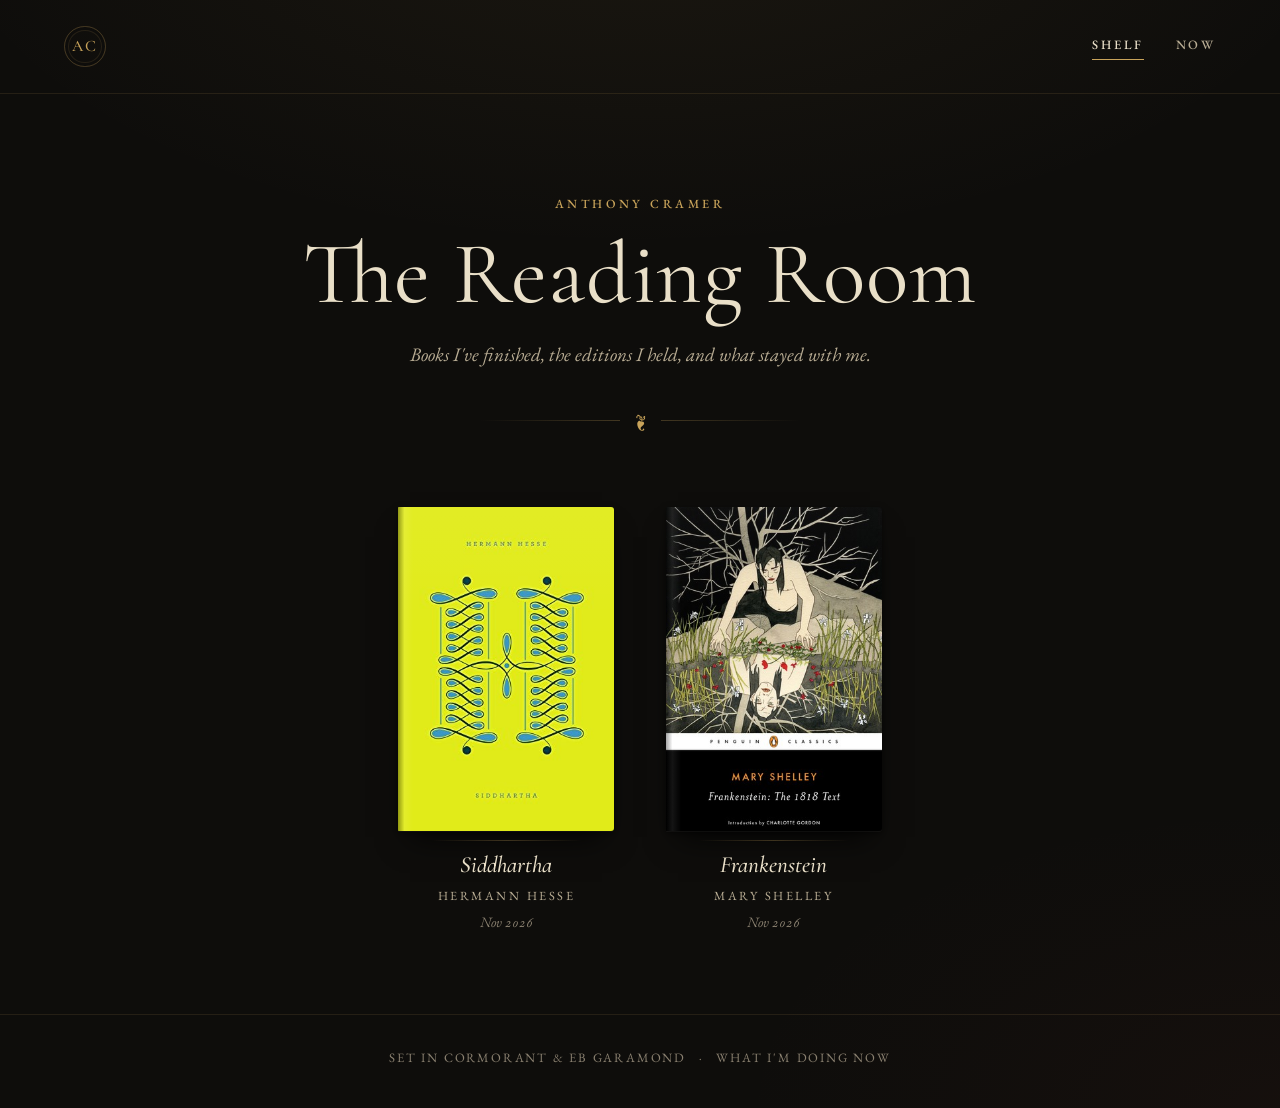
==== index.html @ ed23fe1a "The Reading Room: first version" ====
<!doctype html>
<html lang="en">
<head>
<meta charset="utf-8">
<meta name="viewport" content="width=device-width, initial-scale=1">
<title>Reading · Anthony Cramer</title>
<meta name="description" content="Books Anthony Cramer has read, with notes.">
<link rel="preconnect" href="https://fonts.googleapis.com"><link rel="preconnect" href="https://fonts.gstatic.com" crossorigin>
<link href="https://fonts.googleapis.com/css2?family=Cormorant+Garamond:ital,wght@0,400;0,500;0,600;1,400;1,500&family=EB+Garamond:ital,wght@0,400;0,500;1,400&display=swap" rel="stylesheet">
<link rel="icon" href="favicon.svg" type="image/svg+xml">
<link rel="stylesheet" href="css/style.css">
</head>
<body data-page="shelf">
<header class="masthead">
  <a class="mark" href="index.html" aria-label="Home">AC</a>
  <nav><a href="index.html" aria-current="page">Shelf</a><a href="now.html">Now</a></nav>
</header>
<main class="wrap">
  <section class="intro">
    <p class="eyebrow">Anthony Cramer</p>
    <h1>The Reading Room</h1>
    <p class="lede">Books I've finished, the editions I held, and what stayed with me.</p>
    <div class="flourish" aria-hidden="true"><span></span>&#10086;<span></span></div>
  </section>
  <section id="shelf" class="shelf" aria-label="Bookshelf"></section>
</main>
<footer class="colophon"><span>Set in Cormorant &amp; EB Garamond</span><span>·</span><a href="now.html">What I'm doing now</a></footer>
<script src="js/app.js"></script>
</body>
</html>
---- css/style.css ----
/* The Reading Room: ink, parchment and gilt. */
:root {
  --ink: #0e0d0b;
  --ink-2: #16140f;
  --ink-3: #1e1b15;
  --parchment: #e9dfc8;
  --parchment-dim: #b9ad94;
  --muted: #8a8070;
  --gilt: #c8a35a;
  --gilt-soft: rgba(200, 163, 90, .28);
  --gilt-faint: rgba(200, 163, 90, .12);
  --oxblood: #8e3b2e;
  --display: "Cormorant Garamond", "Cormorant", Garamond, "Times New Roman", serif;
  --text: "EB Garamond", Garamond, Georgia, serif;
  --measure: 38rem;
}
* { box-sizing: border-box; }
html { background: var(--ink); -webkit-text-size-adjust: 100%; }
body {
  margin: 0;
  min-height: 100vh;
  color: var(--parchment);
  font: 400 1.125rem/1.65 var(--text);
  background:
    radial-gradient(1200px 600px at 50% -10%, rgba(200,163,90,.07), transparent 60%),
    radial-gradient(900px 500px at 100% 100%, rgba(142,59,46,.06), transparent 60%),
    var(--ink);
  display: flex; flex-direction: column;
  -webkit-font-smoothing: antialiased;
  font-feature-settings: "liga", "kern", "onum";
}
::selection { background: var(--gilt); color: var(--ink); }
a { color: inherit; text-decoration-color: var(--gilt-soft); text-underline-offset: .18em; transition: color .2s, text-decoration-color .2s; }
a:hover { color: var(--gilt); text-decoration-color: var(--gilt); }
img { display: block; max-width: 100%; }

/* Masthead */
.masthead {
  display: flex; align-items: center; justify-content: space-between;
  padding: 1.6rem clamp(1.25rem, 5vw, 4rem);
  border-bottom: 1px solid var(--gilt-faint);
}
.mark {
  font: 500 1rem/1 var(--display); letter-spacing: .12em; text-decoration: none;
  color: var(--gilt); width: 2.6rem; height: 2.6rem; display: grid; place-items: center;
  border: 1px solid var(--gilt-soft); border-radius: 50%;
  box-shadow: inset 0 0 0 3px var(--ink), inset 0 0 0 4px var(--gilt-faint);
}
nav { display: flex; gap: 2rem; }
nav a {
  font: 500 .8rem/1 var(--text); letter-spacing: .22em; text-transform: uppercase;
  text-decoration: none; color: var(--parchment-dim); padding: .4rem 0; border-bottom: 1px solid transparent;
}
nav a[aria-current="page"] { color: var(--parchment); border-bottom-color: var(--gilt); }

.wrap { width: 100%; max-width: 72rem; margin: 0 auto; padding: 0 clamp(1.25rem, 5vw, 4rem) 5rem; flex: 1; }
.wrap.narrow { max-width: 46rem; }

/* Intro */
.intro { text-align: center; padding: clamp(3rem, 9vw, 6.5rem) 0 clamp(2rem, 5vw, 3.5rem); }
.eyebrow { font: 500 .78rem/1 var(--text); letter-spacing: .28em; text-transform: uppercase; color: var(--gilt); margin: 0 0 1.1rem; }
h1, h2, h3 { font-family: var(--display); font-weight: 500; line-height: 1.05; margin: 0; }
.intro h1 { font-size: clamp(3rem, 8vw, 5.5rem); letter-spacing: .01em; font-weight: 400; }
.lede { font-style: italic; color: var(--parchment-dim); font-size: 1.2rem; margin: 1.2rem auto 0; max-width: 32rem; }
.flourish { display: flex; align-items: center; justify-content: center; gap: 1rem; color: var(--gilt); font-size: 1.1rem; margin: 2.2rem auto 0; max-width: 20rem; }
.flourish span { flex: 1; height: 1px; background: linear-gradient(90deg, transparent, var(--gilt-soft)); }
.flourish span:last-child { background: linear-gradient(270deg, transparent, var(--gilt-soft)); }

/* Shelf */
.shelf {
  display: grid; grid-template-columns: repeat(auto-fit, minmax(11rem, 13.5rem));
  justify-content: center; gap: 3.5rem clamp(2rem, 4vw, 3.5rem);
  padding-top: 1rem;
}
.volume { text-decoration: none; display: block; animation: rise .8s cubic-bezier(.2,.7,.2,1) both; animation-delay: calc(var(--i) * 90ms); }
.cover {
  display: block; position: relative; aspect-ratio: 2 / 3; overflow: hidden;
  border-radius: 1px 3px 3px 1px;
  box-shadow: 0 1px 0 rgba(255,255,255,.04), 0 18px 30px -12px rgba(0,0,0,.8), 0 2px 6px rgba(0,0,0,.5);
  transition: transform .45s cubic-bezier(.2,.7,.2,1), box-shadow .45s;
}
.cover img { width: 100%; height: 100%; object-fit: cover; }
.cover::after { /* spine crease and sheen */
  content: ""; position: absolute; inset: 0;
  background: linear-gradient(90deg, rgba(0,0,0,.35) 0, rgba(255,255,255,.08) 3%, transparent 7%), linear-gradient(180deg, rgba(255,255,255,.05), transparent 40%);
}
.volume:hover .cover { transform: translateY(-6px); box-shadow: 0 1px 0 rgba(255,255,255,.04), 0 28px 40px -14px rgba(0,0,0,.9), 0 0 0 1px var(--gilt-soft); }
.caption { display: block; text-align: center; padding-top: 1.3rem; position: relative; }
.caption::before { content: ""; position: absolute; top: .55rem; left: 15%; right: 15%; height: 1px; background: linear-gradient(90deg, transparent, var(--gilt-soft), transparent); }
.caption .t { display: block; font: italic 500 1.45rem/1.15 var(--display); color: var(--parchment); }
.caption .a { display: block; font-size: .78rem; letter-spacing: .2em; text-transform: uppercase; color: var(--parchment-dim); margin-top: .45rem; }
.caption .d { display: block; font-size: .9rem; font-style: italic; color: var(--muted); margin-top: .2rem; }
.volume:hover .t { color: var(--gilt); }

@keyframes rise { from { opacity: 0; transform: translateY(14px); } to { opacity: 1; transform: none; } }
@media (prefers-reduced-motion: reduce) { .volume { animation: none; } .cover { transition: none; } }

/* Book page */
.crumb { margin: 2.2rem 0 0; font-size: .8rem; letter-spacing: .2em; text-transform: uppercase; }
.crumb a { text-decoration: none; color: var(--parchment-dim); }
.book { display: grid; grid-template-columns: minmax(14rem, 20rem) minmax(0, var(--measure)); gap: clamp(2.5rem, 6vw, 5.5rem); justify-content: center; padding-top: 2.5rem; }
.plate { position: relative; }
.plate figure { margin: 0; position: sticky; top: 2rem; }
.plate img {
  width: 100%; border-radius: 1px 3px 3px 1px;
  box-shadow: 0 30px 50px -20px rgba(0,0,0,.95), 0 3px 8px rgba(0,0,0,.5);
  outline: 1px solid var(--gilt-faint); outline-offset: 10px;
}
.plate figcaption { text-align: center; font-style: italic; font-size: .9rem; color: var(--muted); margin-top: 1.6rem; }
.title h1 { font-size: clamp(2.8rem, 6vw, 4.4rem); font-weight: 400; }
.title .sub { font: italic 400 1.5rem/1.2 var(--display); color: var(--parchment-dim); margin: .35rem 0 0; }
.title .by { font-size: .85rem; letter-spacing: .24em; text-transform: uppercase; color: var(--gilt); margin: 1.1rem 0 0; }

.facts { display: grid; grid-template-columns: 6rem 1fr; margin: 2.2rem 0 0; border-top: 1px solid var(--gilt-faint); }
.facts dt, .facts dd { padding: .6rem 0; border-bottom: 1px solid var(--gilt-faint); margin: 0; }
.facts dt { font-size: .74rem; letter-spacing: .2em; text-transform: uppercase; color: var(--muted); padding-top: .85rem; }
.facts dd { font-size: 1.05rem; }
.facts dt:empty { border-bottom-color: var(--gilt-faint); }
.facts dd:nth-of-type(2) { font-family: var(--display); font-size: 1.35rem; color: var(--gilt); line-height: 1.3; }

.book .flourish { margin: 2.6rem 0 0; max-width: none; }

.block { margin-top: 3.2rem; }
.block > h2, .related > h2 {
  font-size: .8rem; font-family: var(--text); letter-spacing: .3em; text-transform: uppercase; color: var(--gilt);
  display: flex; align-items: center; gap: 1rem; margin-bottom: 1.6rem;
}
.block > h2::after, .related > h2::after { content: ""; flex: 1; height: 1px; background: var(--gilt-faint); }

/* His notes: a quiet reserved space. */
.notes-empty {
  font: italic 400 1.45rem/1.5 var(--display);
  color: var(--muted);
  margin: 0;
  padding: 2.8rem 1.5rem;
  text-align: center;
  border: 1px solid var(--gilt-faint);
  border-radius: 2px;
}
.note {
  margin: 0;
  padding: 0 0 0 1.5rem;
  border-left: 1px solid var(--gilt-soft);
}
.note + .note { margin-top: 2rem; }
.note time {
  display: block;
  font: normal 400 .74rem/1 var(--text);
  letter-spacing: .16em;
  text-transform: uppercase;
  color: var(--muted);
  margin-bottom: .55rem;
}
.note p {
  margin: 0;
  font: italic 400 1.45rem/1.5 var(--display);
  color: var(--parchment);
}
.prose ul { list-style: none; padding: 0; margin: 0; }
.author-note { margin: 0; color: #ddd2ba; }
.author-note::first-letter { font: 500 3.4rem/.8 var(--display); float: left; color: var(--gilt); padding: .35rem .5rem 0 0; }
.minor { font: 500 .74rem/1 var(--text); letter-spacing: .2em; text-transform: uppercase; color: var(--muted); margin: 1.8rem 0 .6rem; }
.links { margin: 0; padding-left: 1.1rem; }
.small { font-size: .92rem; color: var(--muted); font-style: italic; margin: 1rem 0 0; }

/* Pace chart */
.bars { display: flex; align-items: flex-end; gap: .45rem; height: 10rem; padding-top: 1.4rem; border-bottom: 1px solid var(--gilt-soft); }
.bar { flex: 1; height: 100%; display: flex; flex-direction: column; justify-content: flex-end; align-items: center; position: relative; min-width: 0; }
.bar .fill { width: 100%; max-width: 2.4rem; background: linear-gradient(180deg, rgba(200,163,90,.55), rgba(200,163,90,.18)); border-top: 1px solid var(--gilt); }
.bar.best .fill { background: linear-gradient(180deg, var(--gilt), rgba(200,163,90,.35)); }
.bar .n { font-size: .78rem; color: var(--parchment-dim); margin-bottom: .25rem; }
.bar .day { position: absolute; top: 100%; margin-top: .45rem; font-size: .68rem; letter-spacing: .04em; color: var(--muted); white-space: nowrap; }
.pace .small { margin-top: 2.4rem; }

/* Related reading */
.related { margin: 5rem auto 0; max-width: calc(20rem + var(--measure) + 5.5rem); }
.cards { display: grid; grid-template-columns: repeat(auto-fill, minmax(15.5rem, 1fr)); gap: 1rem; }
.card {
  display: flex; gap: 1rem; padding: .9rem; text-decoration: none;
  background: linear-gradient(180deg, var(--ink-2), var(--ink)); border: 1px solid var(--gilt-faint); border-radius: 3px;
  transition: border-color .25s, transform .25s, background .25s;
}
.card:hover { border-color: var(--gilt-soft); transform: translateY(-2px); color: inherit; }
.card.on-shelf { border-color: var(--gilt-soft); background: linear-gradient(180deg, #221d13, var(--ink-2)); }
.card .thumb { flex: 0 0 3.6rem; aspect-ratio: 2/3; background: var(--ink-3); overflow: hidden; border-radius: 1px; box-shadow: 0 6px 12px -6px #000; }
.card .thumb img { width: 100%; height: 100%; object-fit: cover; }
.card.off-shelf .thumb img { filter: saturate(.55) brightness(.85); }
.card .meta { display: flex; flex-direction: column; min-width: 0; }
.card .tag { font-size: .66rem; letter-spacing: .2em; text-transform: uppercase; color: var(--muted); }
.card.on-shelf .tag { color: var(--gilt); }
.card .t { font: italic 500 1.2rem/1.15 var(--display); margin-top: .3rem; color: var(--parchment); }
.card .a { font-size: .85rem; color: var(--parchment-dim); }
.card .why { font-size: .88rem; color: var(--muted); margin-top: .35rem; line-height: 1.4; }
.legend { display: flex; align-items: center; gap: .5rem 1.6rem; flex-wrap: wrap; font-style: normal; font-size: .8rem; margin-top: 1.2rem; }
.legend span { display: inline-flex; align-items: center; gap: .5rem; }
.key { display: inline-block; width: .8rem; height: .8rem; border: 1px solid var(--gilt-soft); border-radius: 2px; }
.key.on { background: #3a3020; border-color: var(--gilt); }

/* Now */
.prose p { margin: 0 0 1.5rem; font-size: 1.2rem; color: #ddd2ba; }
.prose strong { font: 500 .78rem/1 var(--text); letter-spacing: .22em; text-transform: uppercase; color: var(--gilt); margin-right: .5rem; }
.prose em { color: var(--parchment); }
.prose h2 { font-size: 1.8rem; margin: 2.5rem 0 1rem; font-style: italic; }
.prose li { margin: .5rem 0; padding-left: 1.4rem; position: relative; }
.prose li::before { content: "❧"; position: absolute; left: 0; color: var(--gilt); }
.aside { margin-top: 3rem; padding-top: 1.5rem; border-top: 1px solid var(--gilt-faint); font-style: italic; color: var(--muted); font-size: 1rem; text-align: center; }
.error { color: #e3a08f; font-style: italic; text-align: center; }

/* Colophon */
.colophon {
  display: flex; justify-content: center; gap: .8rem; flex-wrap: wrap;
  padding: 2rem 1rem 2.5rem; border-top: 1px solid var(--gilt-faint);
  font-size: .8rem; letter-spacing: .14em; text-transform: uppercase; color: var(--muted);
}
.colophon a { text-decoration: none; }

@media (max-width: 820px) {
  .book { grid-template-columns: 1fr; gap: 2.5rem; padding-top: 1.5rem; }
  .plate figure { position: static; max-width: 15rem; margin: 0 auto; }
  .title { text-align: center; }
  .facts { grid-template-columns: 5rem 1fr; }
}
@media (max-width: 520px) {
  body { font-size: 1.06rem; }
  nav { gap: 1.3rem; }
  .shelf { grid-template-columns: repeat(2, minmax(0, 1fr)); gap: 2.5rem 1.25rem; }
  .caption .t { font-size: 1.2rem; }
  .caption .a { font-size: .68rem; letter-spacing: .14em; }
  .bars { gap: .25rem; }
  .bar .day { font-size: .6rem; transform: rotate(-40deg); transform-origin: top center; margin-top: .8rem; }
  .pace .small { margin-top: 3rem; }
  .colophon { flex-direction: column; align-items: center; gap: .6rem; }
  .colophon span:nth-child(2) { display: none; }
}
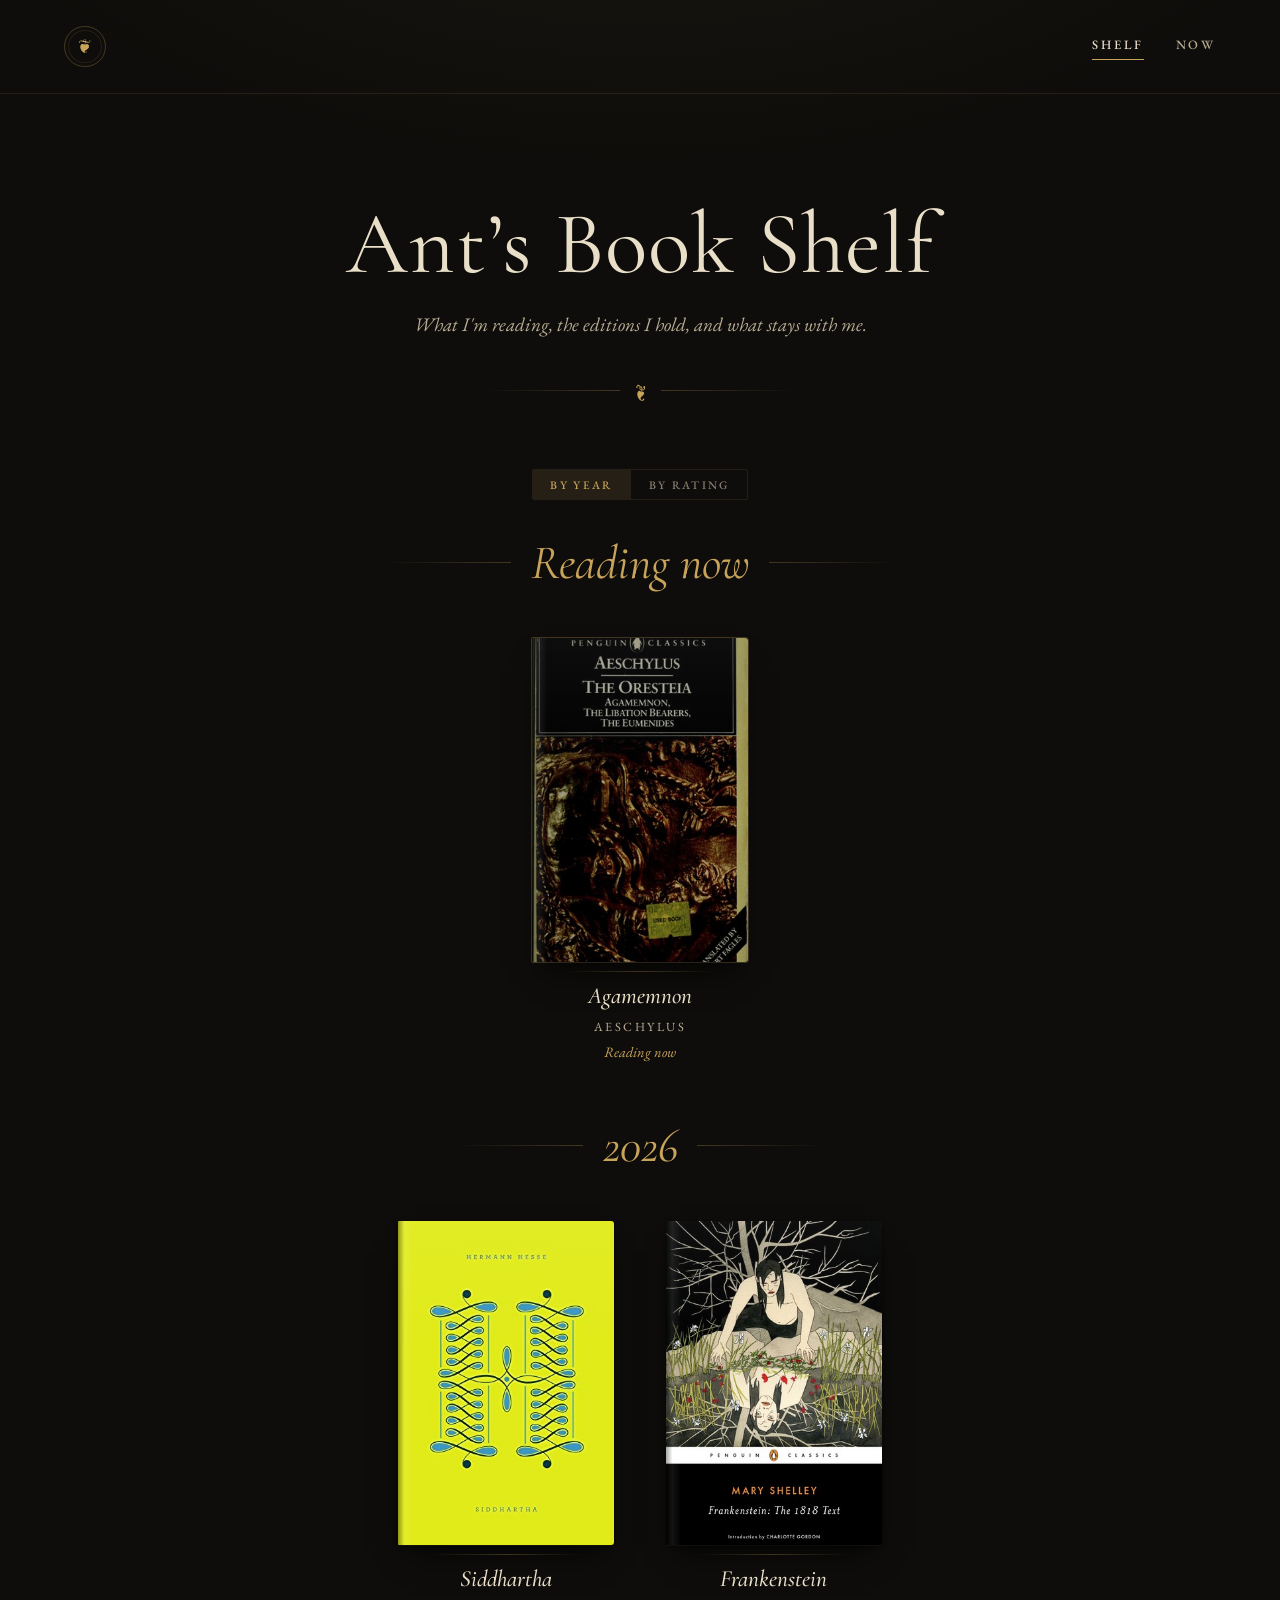
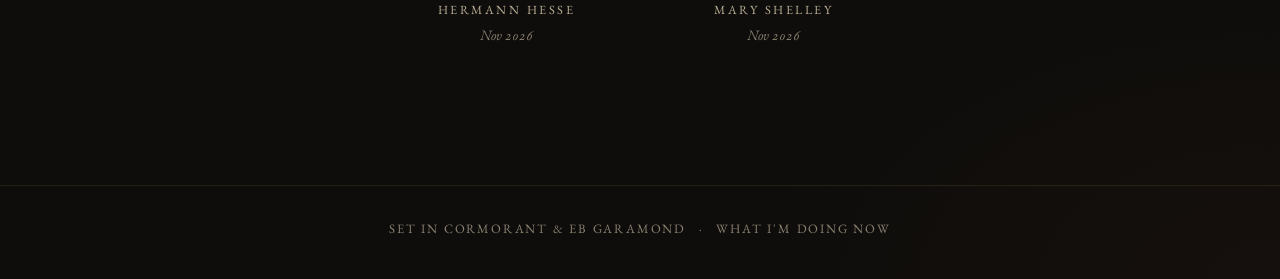
==== commit 997fffe0: "Add Agamemnon, rename to Ant's Book Shelf, group the shelf by year Agamemnon (Penguin Oresteia, Fagl" ====
--- a/index.html
+++ b/index.html
@@ -3,8 +3,8 @@
 <head>
 <meta charset="utf-8">
 <meta name="viewport" content="width=device-width, initial-scale=1">
-<title>Reading · Anthony Cramer</title>
-<meta name="description" content="Books Anthony Cramer has read, with notes.">
+<title>Ant’s Book Shelf</title>
+<meta name="description" content="A personal shelf of books, with notes.">
 <link rel="preconnect" href="https://fonts.googleapis.com"><link rel="preconnect" href="https://fonts.gstatic.com" crossorigin>
 <link href="https://fonts.googleapis.com/css2?family=Cormorant+Garamond:ital,wght@0,400;0,500;0,600;1,400;1,500&family=EB+Garamond:ital,wght@0,400;0,500;1,400&display=swap" rel="stylesheet">
 <link rel="icon" href="favicon.svg" type="image/svg+xml">
@@ -12,17 +12,16 @@
 </head>
 <body data-page="shelf">
 <header class="masthead">
-  <a class="mark" href="index.html" aria-label="Home">AC</a>
+  <a class="mark" href="index.html" aria-label="Ant’s Book Shelf">&#10086;</a>
   <nav><a href="index.html" aria-current="page">Shelf</a><a href="now.html">Now</a></nav>
 </header>
 <main class="wrap">
   <section class="intro">
-    <p class="eyebrow">Anthony Cramer</p>
-    <h1>The Reading Room</h1>
-    <p class="lede">Books I've finished, the editions I held, and what stayed with me.</p>
+    <h1>Ant’s Book Shelf</h1>
+    <p class="lede">What I'm reading, the editions I hold, and what stays with me.</p>
     <div class="flourish" aria-hidden="true"><span></span>&#10086;<span></span></div>
   </section>
-  <section id="shelf" class="shelf" aria-label="Bookshelf"></section>
+  <div id="shelf" class="shelf-wrap"></div>
 </main>
 <footer class="colophon"><span>Set in Cormorant &amp; EB Garamond</span><span>·</span><a href="now.html">What I'm doing now</a></footer>
 <script src="js/app.js"></script>
--- a/css/style.css
+++ b/css/style.css
@@ -1,4 +1,4 @@
-/* The Reading Room: ink, parchment and gilt. */
+/* Ant’s Book Shelf: ink, parchment and gilt. */
 :root {
   --ink: #0e0d0b;
   --ink-2: #16140f;
@@ -41,7 +41,7 @@
   border-bottom: 1px solid var(--gilt-faint);
 }
 .mark {
-  font: 500 1rem/1 var(--display); letter-spacing: .12em; text-decoration: none;
+  font: 500 1.15rem/1 var(--display); letter-spacing: 0; text-decoration: none;
   color: var(--gilt); width: 2.6rem; height: 2.6rem; display: grid; place-items: center;
   border: 1px solid var(--gilt-soft); border-radius: 50%;
   box-shadow: inset 0 0 0 3px var(--ink), inset 0 0 0 4px var(--gilt-faint);
@@ -91,6 +91,46 @@
 .caption .a { display: block; font-size: .78rem; letter-spacing: .2em; text-transform: uppercase; color: var(--parchment-dim); margin-top: .45rem; }
 .caption .d { display: block; font-size: .9rem; font-style: italic; color: var(--muted); margin-top: .2rem; }
 .volume:hover .t { color: var(--gilt); }
+.volume.reading .cover { box-shadow: 0 1px 0 rgba(255,255,255,.04), 0 18px 30px -12px rgba(0,0,0,.8), 0 0 0 1px var(--gilt-soft); }
+.volume.reading .d { color: var(--gilt); }
+.card.reading { border-color: var(--gilt-soft); }
+.card.reading .tag { color: var(--gilt); }
+
+/* Year groups and sort toggle */
+.shelf-wrap { padding-top: .5rem; }
+.shelf-tools { display: flex; justify-content: center; margin: 0 0 2.4rem; }
+.sort { display: flex; gap: 0; border: 1px solid var(--gilt-faint); border-radius: 2px; overflow: hidden; }
+.sort button {
+  appearance: none; background: transparent; border: 0; cursor: pointer;
+  font: 500 .72rem/1 var(--text); letter-spacing: .2em; text-transform: uppercase;
+  color: var(--muted); padding: .55rem 1.1rem; margin: 0;
+  transition: color .2s, background .2s;
+}
+.sort button + button { border-left: 1px solid var(--gilt-faint); }
+.sort button:hover { color: var(--parchment); }
+.sort button[aria-pressed="true"] { color: var(--gilt); background: var(--gilt-faint); }
+.year-group { margin-bottom: 3.6rem; }
+.year-head {
+  font: italic 400 clamp(2rem, 5vw, 3rem)/1 var(--display);
+  color: var(--gilt);
+  text-align: center;
+  margin: 0 auto 2.2rem;
+  display: flex; align-items: center; justify-content: center; gap: 1.2rem;
+  font-weight: 400;
+}
+.year-head::before, .year-head::after {
+  content: ""; flex: 1; max-width: 8rem; height: 1px;
+  background: linear-gradient(90deg, transparent, var(--gilt-soft));
+}
+.year-head::after { background: linear-gradient(270deg, transparent, var(--gilt-soft)); }
+
+/* Rating, Sivers-style, only when set */
+.rating { display: inline-block; font: italic 400 1.05rem/1 var(--display); color: var(--gilt); margin-top: .45rem; }
+.rating .of { font-style: normal; font-size: .72em; letter-spacing: .06em; color: var(--muted); margin-left: .08em; }
+.rating.lg { font-size: 2.2rem; margin: 1.15rem 0 0; }
+.rating.lg .of { font-size: .9rem; letter-spacing: .14em; vertical-align: middle; }
+.rating.tight { margin: .4rem 0 0; font-size: 1rem; }
+.rated { margin: 0; }
 
 @keyframes rise { from { opacity: 0; transform: translateY(14px); } to { opacity: 1; transform: none; } }
 @media (prefers-reduced-motion: reduce) { .volume { animation: none; } .cover { transition: none; } }
